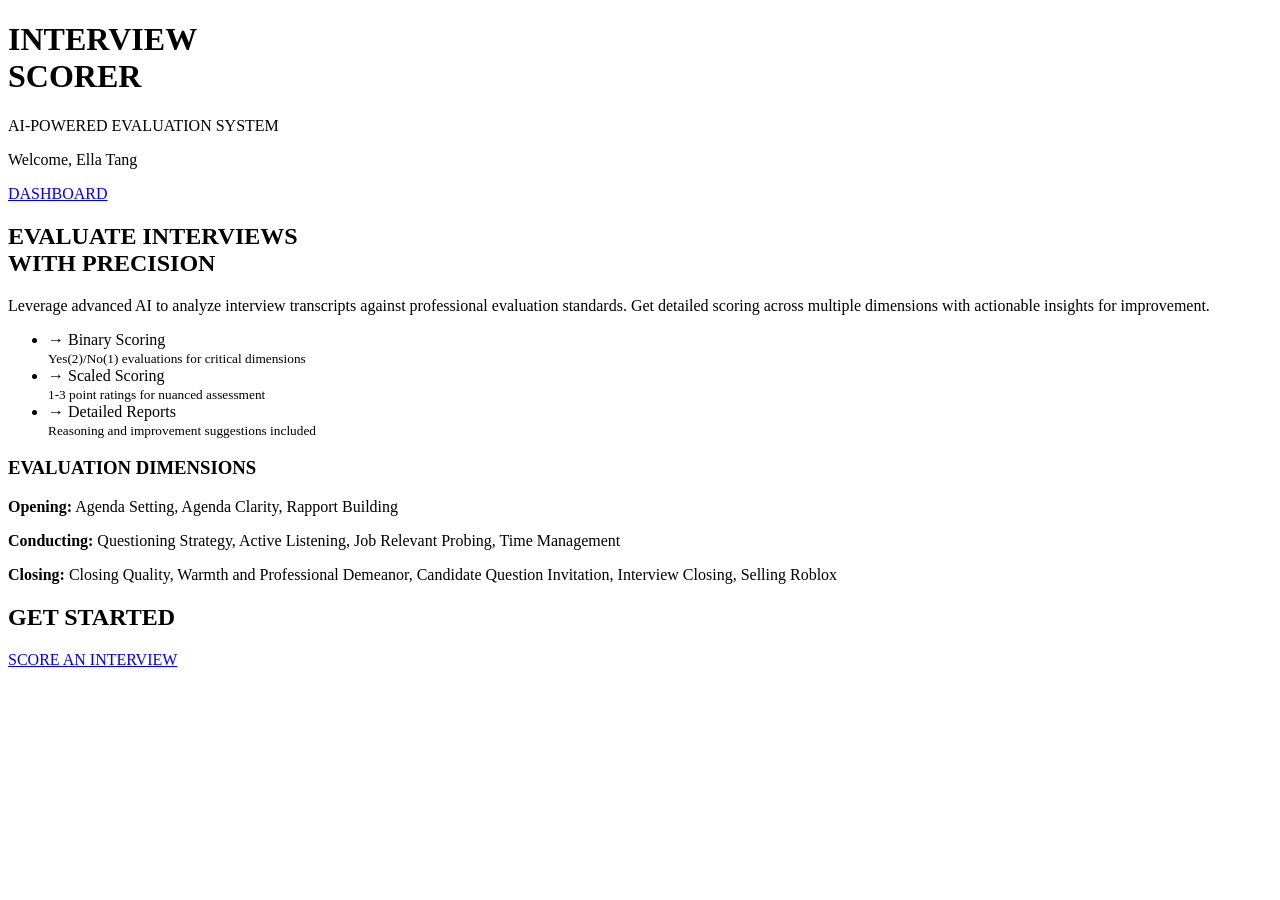
==== frontend/index.html @ bba0d1bc "Add initial HTML structure for Interview Scorer" ====
<!DOCTYPE html>
<html lang="en">
<head>
    <meta charset="UTF-8">
    <meta name="viewport" content="width=device-width, initial-scale=1.0">
    <title>INTERVIEW SCORER</title>
    <link rel="stylesheet" href="style.css">
</head>
<body>
    <header class="header">
        <div class="header-left">
            <h1>INTERVIEW<br>SCORER</h1>
            <p class="subtitle">AI‑POWERED EVALUATION SYSTEM</p>
        </div>
        <div class="header-right">
            <p>Welcome, Ella Tang</p>
            <a href="history.html" class="dashboard-link">DASHBOARD</a>
        </div>
    </header>

    <main class="main-container">
        <section class="left-panel">
            <h2>EVALUATE INTERVIEWS<br>WITH PRECISION</h2>
            <p class="desc">
                Leverage advanced AI to analyze interview transcripts against professional evaluation standards. Get detailed scoring across multiple dimensions with actionable insights for improvement.
            </p>
            <ul class="feature-list">
                <li><span>→</span> Binary Scoring <br><small>Yes(2)/No(1) evaluations for critical dimensions</small></li>
                <li><span>→</span> Scaled Scoring <br><small>1‑3 point ratings for nuanced assessment</small></li>
                <li><span>→</span> Detailed Reports <br><small>Reasoning and improvement suggestions included</small></li>
            </ul>
        </section>

        <section class="right-panel">
            <h3>EVALUATION DIMENSIONS</h3>
            <div class="dimensions-list">
                <p><strong>Opening:</strong> Agenda Setting, Agenda Clarity, Rapport Building</p>
                <p><strong>Conducting:</strong> Questioning Strategy, Active Listening, Job Relevant Probing, Time Management</p>
                <p><strong>Closing:</strong> Closing Quality, Warmth and Professional Demeanor, Candidate Question Invitation, Interview Closing, Selling Roblox</p>
            </div>
        </section>
    </main>

    <section class="upload-section">
        <h2>GET STARTED</h2>
        <a href="upload.html" class="score-btn">SCORE AN INTERVIEW</a>
    </section>
</body>
</html>
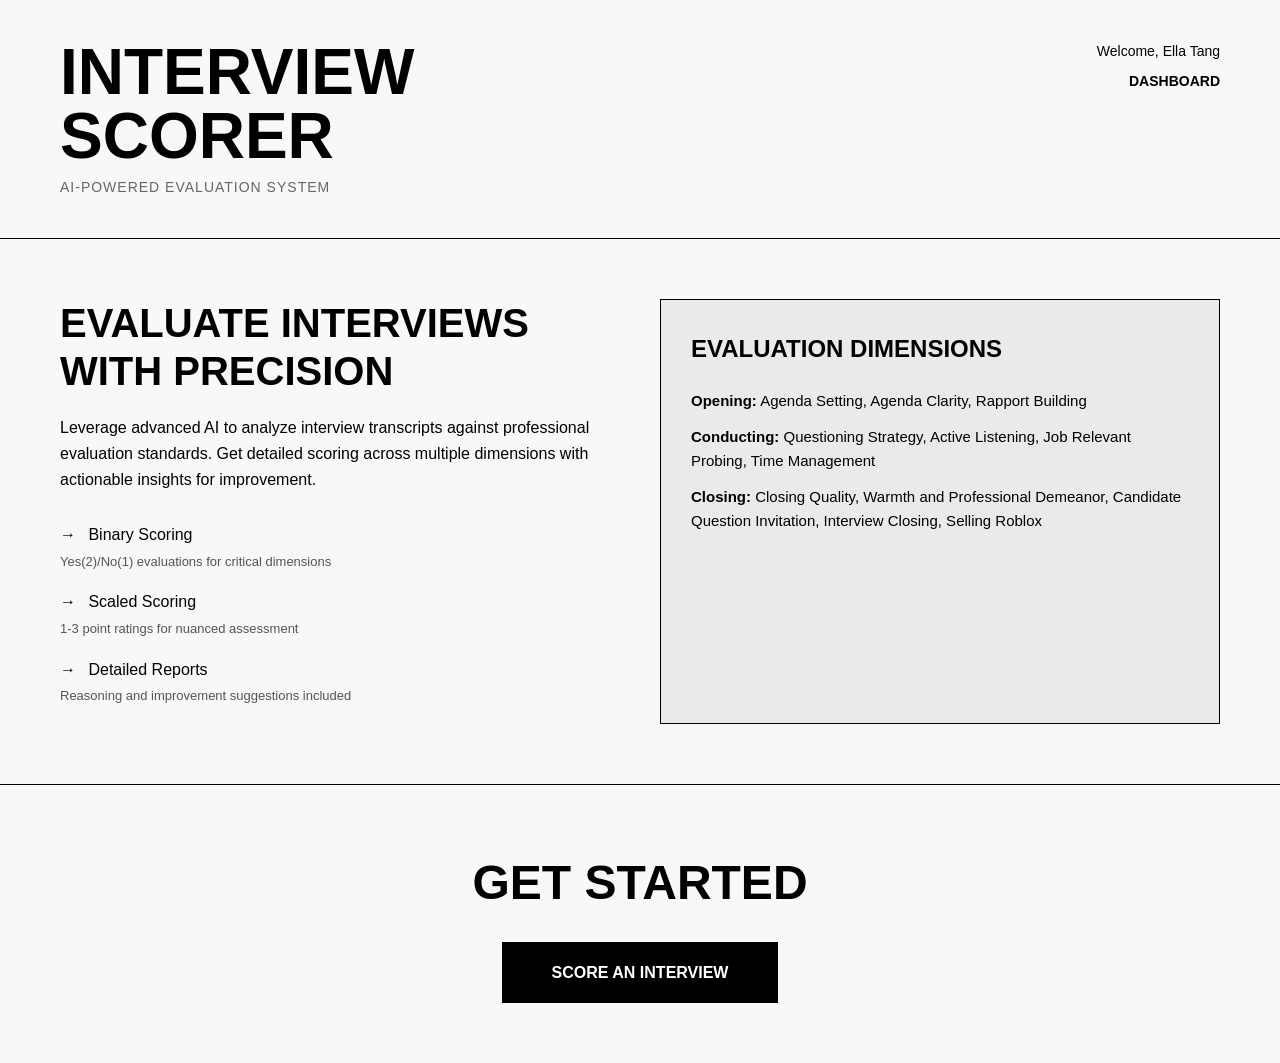
==== commit 1ef890b6: "update script.js cloudflare backend url" ====
--- a/frontend/index.html
+++ b/frontend/index.html
@@ -46,4 +46,4 @@
         <a href="upload.html" class="score-btn">SCORE AN INTERVIEW</a>
     </section>
 </body>
-</html>
+</html>
--- a/frontend/style.css
+++ b/frontend/style.css
@@ -0,0 +1,362 @@
+* {
+    margin: 0;
+    padding: 0;
+    box-sizing: border-box;
+    font-family: 'Helvetica Neue', Helvetica, Arial, sans-serif;
+}
+body {
+    background-color: #f8f8f8;
+    color: #000000;
+    line-height: 1.6;
+}
+
+/* 顶部栏 */
+.header {
+    display: flex;
+    justify-content: space-between;
+    align-items: flex-start;
+    padding: 40px 60px;
+    border-bottom: 1px solid #000;
+}
+.header-left h1 {
+    font-size: 64px;
+    font-weight: 900;
+    line-height: 1;
+    text-transform: uppercase;
+}
+.subtitle {
+    font-size: 14px;
+    color: #666;
+    margin-top: 8px;
+    letter-spacing: 1px;
+}
+.header-right {
+    text-align: right;
+}
+.header-right p {
+    font-size: 14px;
+    margin-bottom: 6px;
+}
+.dashboard-link {
+    text-decoration: none;
+    color: #000;
+    font-weight: bold;
+    font-size: 14px;
+}
+
+/* 左右分栏主体 */
+.main-container {
+    display: grid;
+    grid-template-columns: 1fr 1fr;
+    gap: 40px;
+    padding: 60px;
+}
+.left-panel h2 {
+    font-size: 40px;
+    font-weight: 900;
+    text-transform: uppercase;
+    line-height: 1.2;
+    margin-bottom: 20px;
+}
+.desc {
+    font-size: 16px;
+    margin-bottom: 30px;
+}
+.feature-list {
+    list-style: none;
+}
+.feature-list li {
+    margin-bottom: 16px;
+    font-size: 16px;
+}
+.feature-list li span {
+    margin-right: 8px;
+}
+.feature-list li small {
+    color: #555;
+    font-size: 13px;
+}
+
+/* 右侧灰色方框 */
+.right-panel {
+    background-color: #eaeaea;
+    border: 1px solid #000;
+    padding: 30px;
+}
+.right-panel h3 {
+    font-size: 24px;
+    font-weight: 900;
+    text-transform: uppercase;
+    margin-bottom: 20px;
+}
+.dimensions-list p {
+    margin-bottom: 12px;
+    font-size: 15px;
+}
+
+/* 底部GET STARTED + 黑色按钮（解决紫色下划线！） */
+.upload-section {
+    text-align: center;
+    padding: 60px 40px;
+    border-top: 1px solid #000;
+}
+.upload-section h2 {
+    font-size: 48px;
+    font-weight: 900;
+    text-transform: uppercase;
+    margin-bottom: 20px;
+}
+.score-btn {
+    display: inline-block;
+    background-color: #000;
+    color: #fff !important;
+    padding: 18px 50px;
+    text-decoration: none !important;
+    font-weight: bold;
+    text-transform: uppercase;
+    font-size: 16px;
+    border: none;
+}
+.score-btn:hover {
+    background-color: #333;
+}
+
+/* ---------------------- 上传页面样式 ---------------------- */
+.upload-page {
+    padding: 40px 60px;
+}
+.upload-header {
+    display: flex;
+    justify-content: space-between;
+    align-items: center;
+    margin-bottom: 40px;
+    border-bottom: 2px solid #000;
+    padding-bottom: 10px;
+}
+.upload-header h1 {
+    font-size: 42px;
+    text-transform: uppercase;
+    font-weight: 900;
+}
+.back-link {
+    text-decoration: none;
+    color: #000;
+    font-weight: bold;
+}
+
+.upload-grid {
+    display: grid;
+    grid-template-columns: 2fr 1fr;
+    gap: 40px;
+}
+.input-block h2 {
+    font-size: 28px;
+    text-transform: uppercase;
+    font-weight: 900;
+    margin-bottom: 20px;
+}
+.input-block label {
+    display: block;
+    text-transform: uppercase;
+    font-size: 14px;
+    margin: 16px 0 6px;
+}
+#titleInput {
+    width: 100%;
+    padding: 12px;
+    border: 2px solid #000;
+    font-size: 16px;
+}
+#transcriptInput {
+    width: 100%;
+    height: 320px;
+    padding: 16px;
+    border: 2px solid #000;
+    resize: vertical;
+    font-size: 14px;
+}
+.char-count {
+    font-size: 12px;
+    margin-top: 4px;
+    color: #444;
+}
+.main-score-btn {
+    width: 100%;
+    margin-top: 24px;
+    padding: 16px;
+    background: #000;
+    color: #fff;
+    border: none;
+    font-size: 18px;
+    text-transform: uppercase;
+    font-weight: bold;
+    cursor: pointer;
+}
+.main-score-btn:hover {
+    background: #333;
+}
+
+/* 右侧信息卡片 */
+.info-card {
+    background: #eee;
+    border: 1px solid #000;
+    padding: 24px;
+    margin-bottom: 20px;
+}
+.info-card h3 {
+    font-size: 18px;
+    text-transform: uppercase;
+    font-weight: 900;
+    margin-bottom: 12px;
+}
+.info-card ul {
+    list-style: none;
+    padding-left: 0;
+}
+.info-card li {
+    margin-bottom: 6px;
+    font-size: 14px;
+}
+.info-card p {
+    font-size: 14px;
+    line-height: 1.5;
+}
+
+/* ---------------------- 打分结果卡片样式 ---------------------- */
+#result {
+    width: 100%;
+    margin-top: 40px;
+    padding: 0 20px;
+    text-align: left;
+}
+.group-title {
+    font-size: 32px;
+    font-weight: 900;
+    text-transform: uppercase;
+    margin: 50px 0 20px;
+    padding-bottom: 10px;
+    border-bottom: 2px solid #000;
+}
+.card-grid {
+    display: grid;
+    grid-template-columns: repeat(3, 1fr);
+    gap: 24px;
+}
+.score-card {
+    border: 1px solid #000;
+    padding: 24px;
+    background: #fff;
+}
+.card-head {
+    display: flex;
+    justify-content: space-between;
+    align-items: flex-start;
+    margin-bottom: 8px;
+}
+.card-head h3 {
+    font-size: 18px;
+    font-weight: 900;
+    text-transform: uppercase;
+    line-height: 1.2;
+}
+.card-sub {
+    font-size: 12px;
+    color: #444;
+    margin-bottom: 20px;
+    text-transform: uppercase;
+}
+.num-score {
+    font-size: 28px;
+    font-weight: bold;
+}
+.yes-score {
+    font-size: 24px;
+    font-weight: bold;
+    color: #009933;
+}
+.no-score {
+    font-size: 24px;
+    font-weight: bold;
+    color: #cc0000;
+}
+.card-section {
+    margin-top: 16px;
+}
+.section-label {
+    font-size: 12px;
+    text-transform: uppercase;
+    margin-bottom: 4px;
+}
+.section-bar {
+    height: 6px;
+    background-color: #ddd;
+    margin-bottom: 8px;
+}
+.card-section p {
+    font-size: 13px;
+    line-height: 1.5;
+}
+/* 底部"打分新面试"按钮 */
+.bottom-action {
+  text-align: center;
+  margin: 60px 0 40px;
+}
+.new-score-btn {
+  display: inline-block;
+  background-color: #000;
+  color: #fff;
+  padding: 18px 50px;
+  text-decoration: none;
+  font-weight: bold;
+  text-transform: uppercase;
+  font-size: 16px;
+}
+.new-score-btn:hover {
+  background-color: #333;
+}
+/* 底部两个按钮并排 */
+.bottom-action {
+  text-align: center;
+  margin: 60px 0 40px;
+  display: flex;
+  gap: 20px;
+  justify-content: center;
+}
+.new-score-btn, .history-btn {
+  display: inline-block;
+  background-color: #000;
+  color: #fff;
+  padding: 18px 50px;
+  text-decoration: none;
+  font-weight: bold;
+  text-transform: uppercase;
+  font-size: 16px;
+}
+.new-score-btn:hover, .history-btn:hover {
+  background-color: #333;
+}
+
+/* 历史记录页面表格 */
+.history-table table {
+  width: 100%;
+  border-collapse: collapse;
+  margin-top: 30px;
+}
+.history-table th, .history-table td {
+  border: 1px solid #000;
+  padding: 16px;
+  text-align: left;
+}
+.history-table th {
+  background: #eee;
+  text-transform: uppercase;
+}
+.history-title-link {
+  color: #000;
+  font-weight: bold;
+  text-decoration: underline;
+  cursor: pointer;
+}
+.history-title-link:hover {
+  color: #444;
+}
